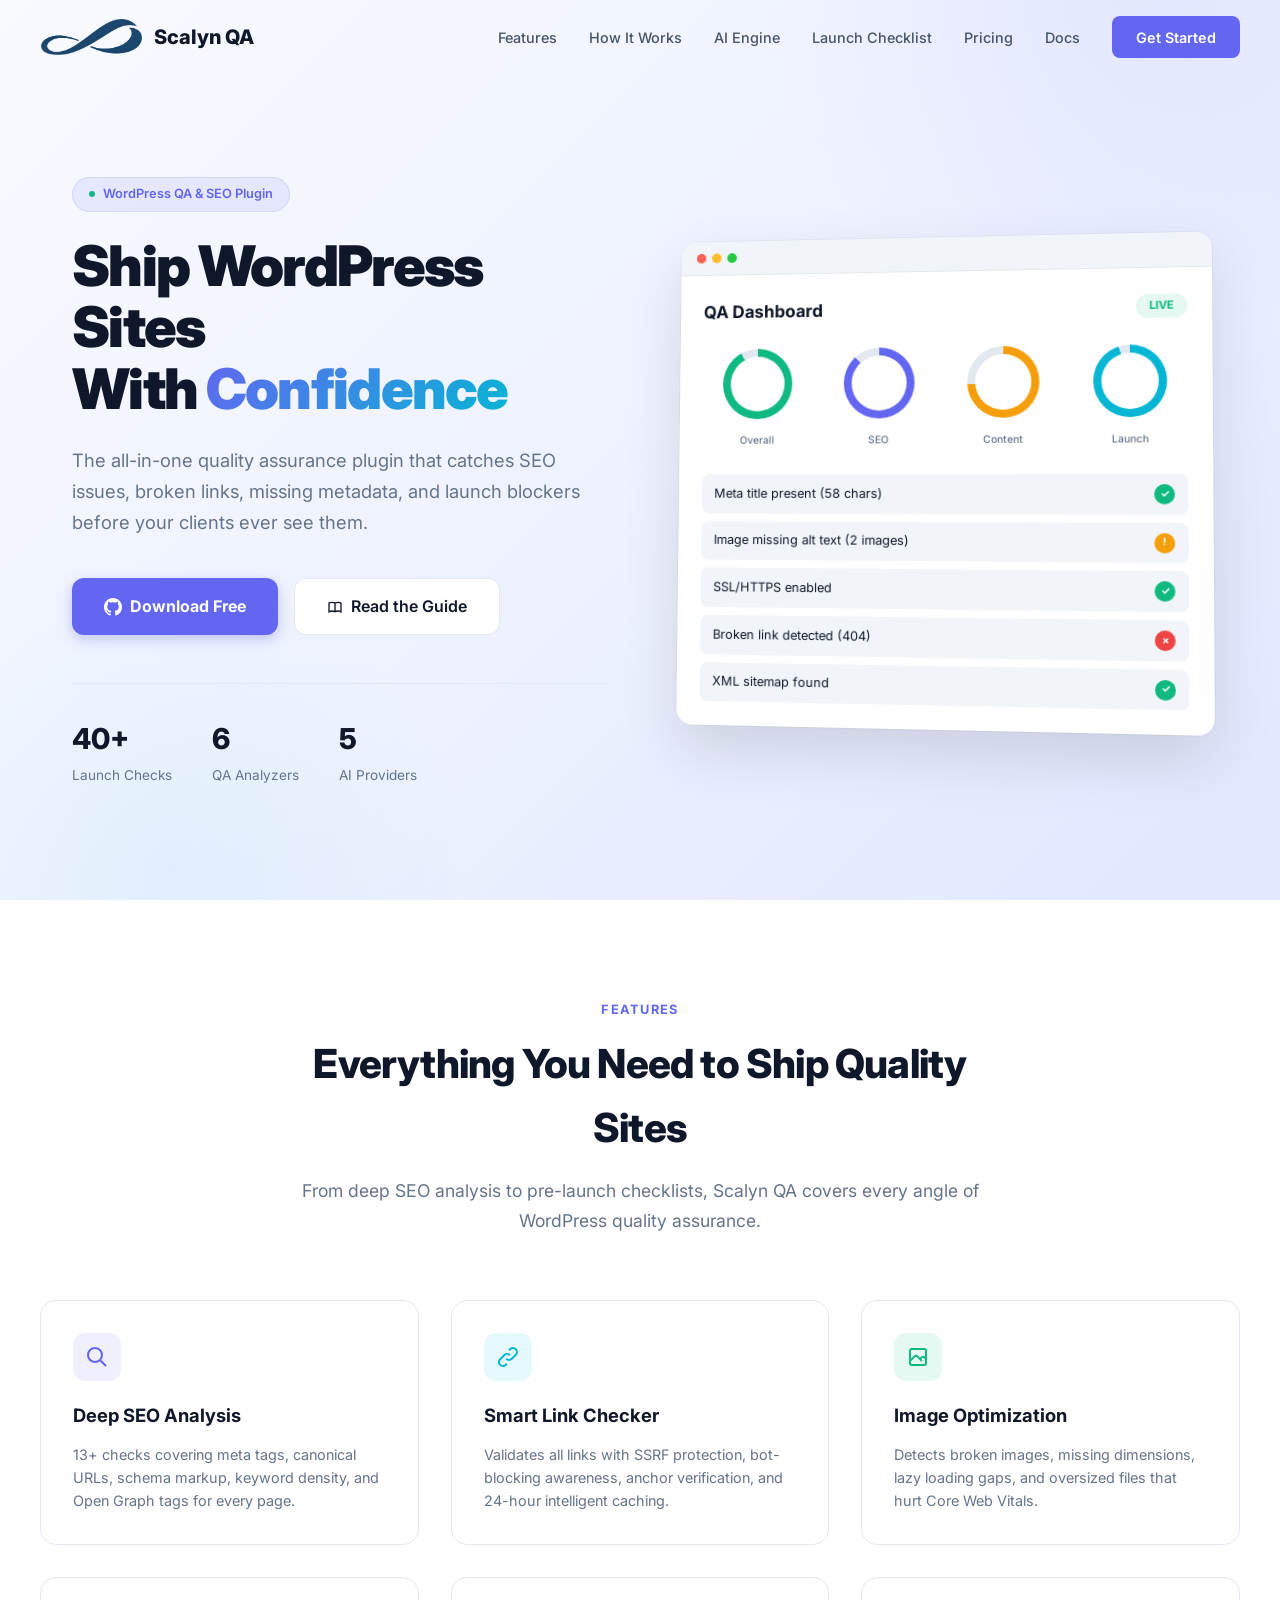
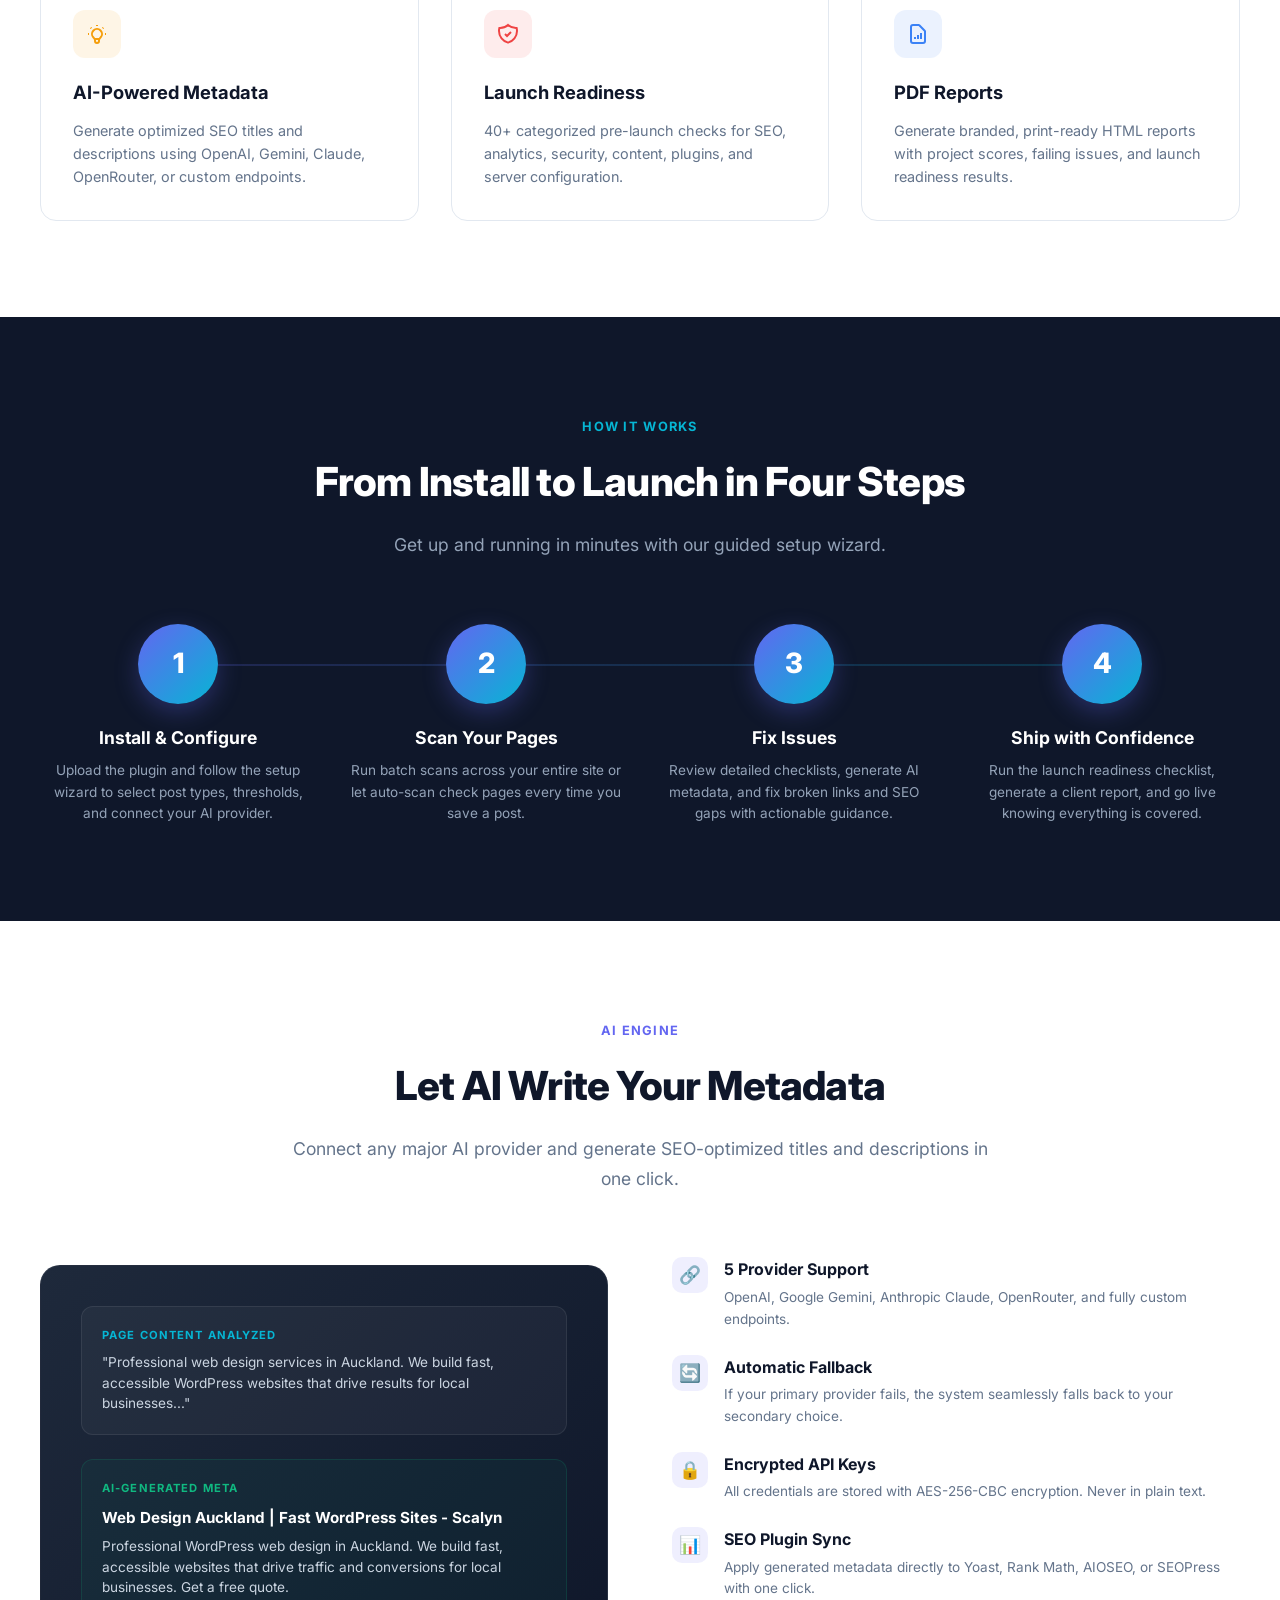
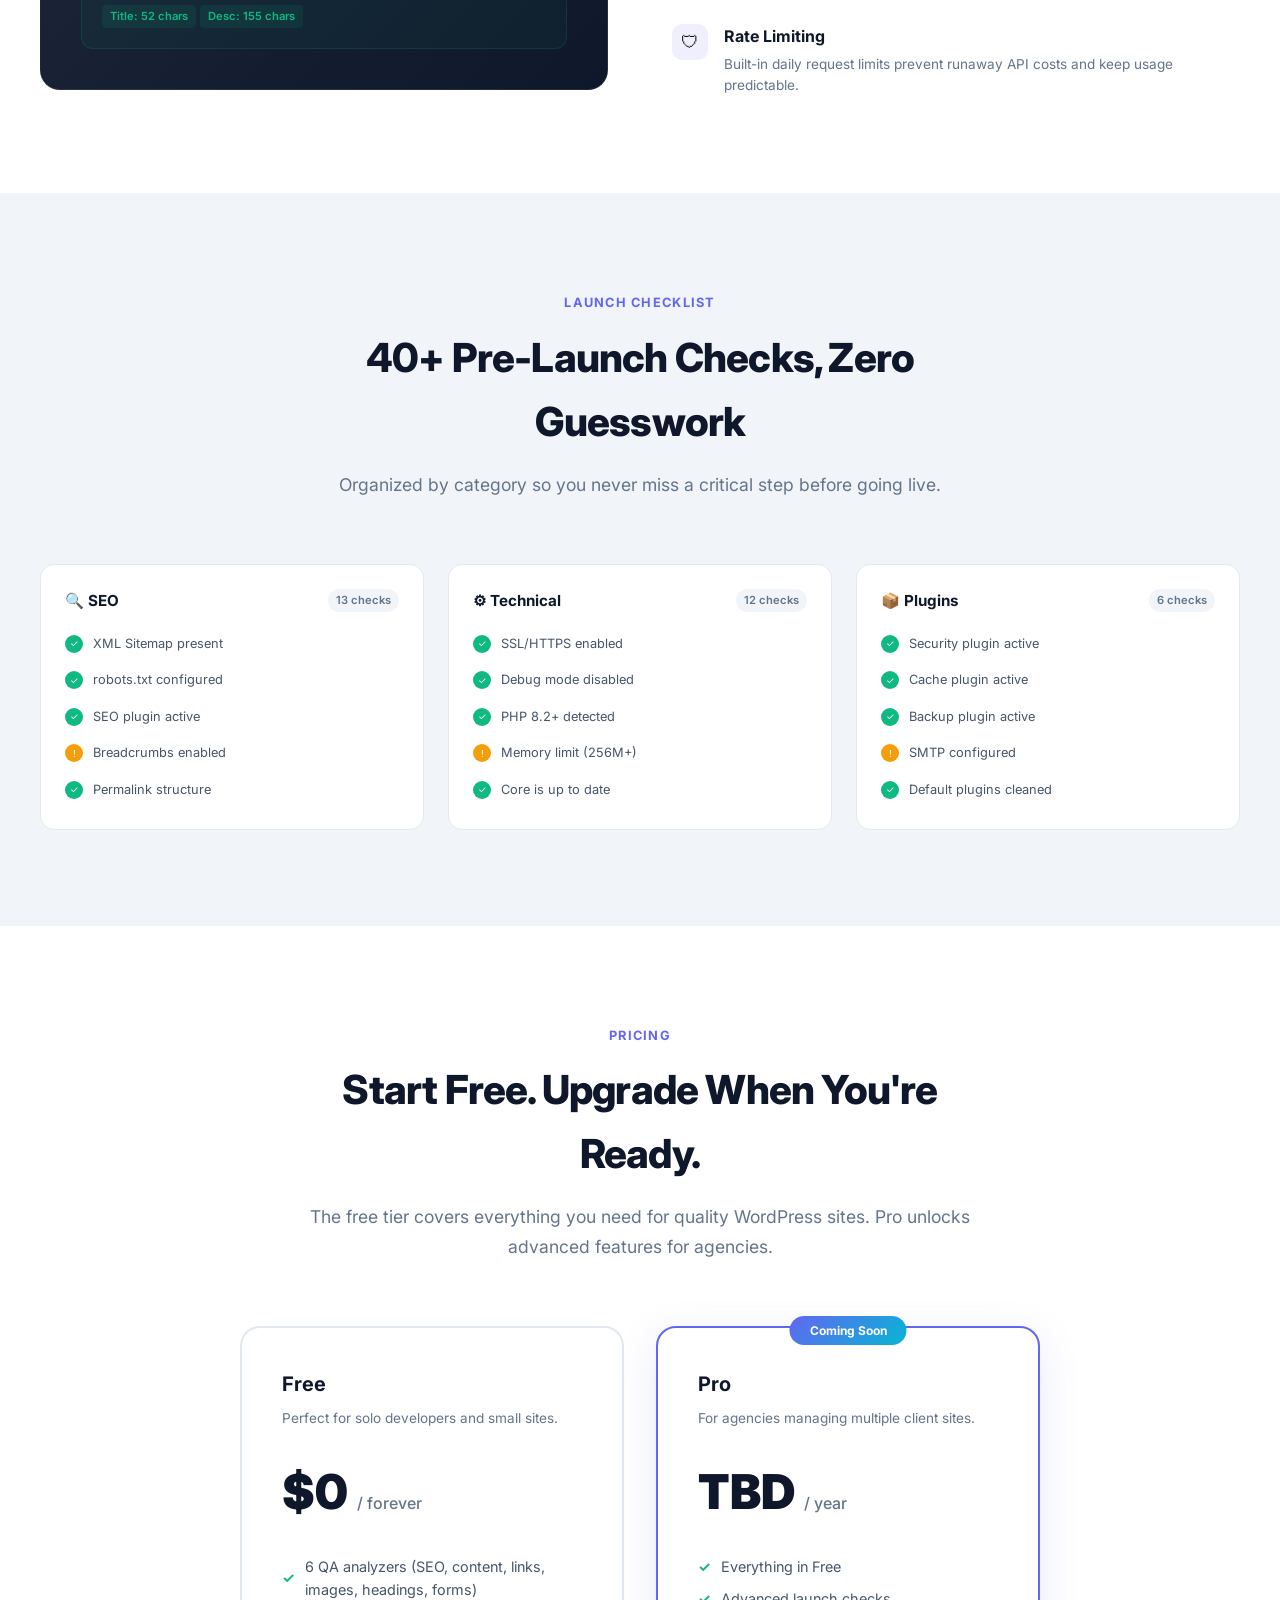
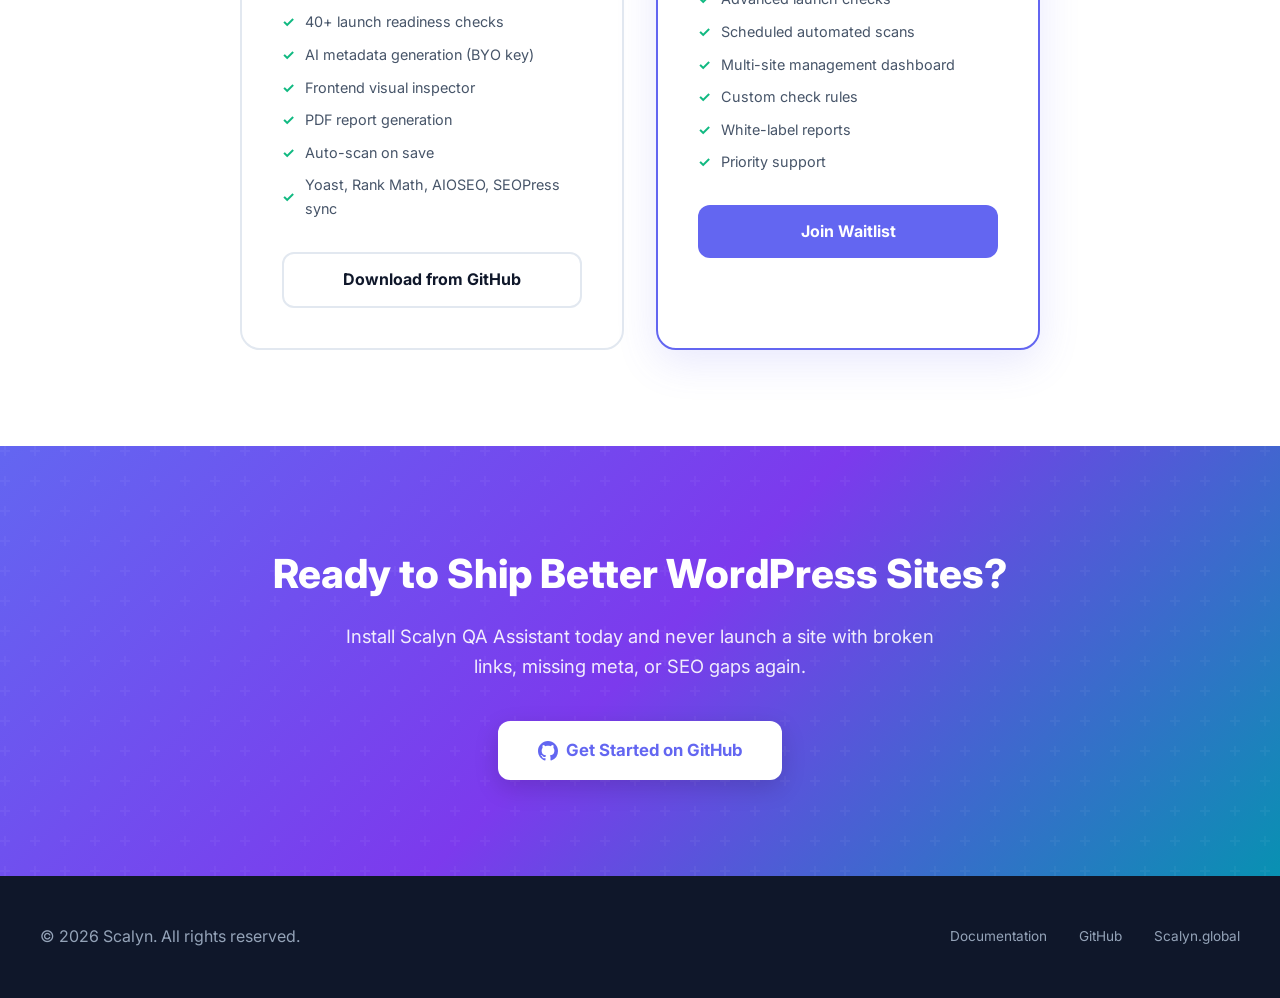
==== docs/index.html @ c80b8c43 "docs: Add GitHub Pages site for landing page and how-to guide Co-Authored-By: Claude Opus 4.6 (1M co" ====
<!DOCTYPE html>
<html lang="en">
<head>
    <meta charset="UTF-8">
    <meta name="viewport" content="width=device-width, initial-scale=1.0">
    <title>Scalyn QA Assistant - WordPress Quality Assurance & Launch Readiness Plugin</title>
    <link rel="icon" type="image/png" href="assets/images/scalyn-icon.png">
    <link href="https://fonts.googleapis.com/css2?family=Inter:wght@300;400;500;600;700;800;900&display=swap" rel="stylesheet">
    <style>
        :root {
            --primary: #6366f1;
            --primary-dark: #4f46e5;
            --primary-light: #818cf8;
            --accent: #06b6d4;
            --accent-dark: #0891b2;
            --success: #10b981;
            --warning: #f59e0b;
            --danger: #ef4444;
            --dark: #0f172a;
            --dark-light: #1e293b;
            --gray-100: #f1f5f9;
            --gray-200: #e2e8f0;
            --gray-300: #cbd5e1;
            --gray-400: #94a3b8;
            --gray-500: #64748b;
            --gray-600: #475569;
            --gray-700: #334155;
            --white: #ffffff;
        }

        * { margin: 0; padding: 0; box-sizing: border-box; }

        body {
            font-family: 'Inter', -apple-system, BlinkMacSystemFont, sans-serif;
            color: var(--dark);
            line-height: 1.6;
            overflow-x: hidden;
            background: var(--white);
        }

        /* ── Navigation ── */
        .nav {
            position: fixed;
            top: 0;
            left: 0;
            right: 0;
            z-index: 1000;
            padding: 1rem 2rem;
            transition: all 0.3s ease;
            background: transparent;
        }
        .nav.scrolled {
            background: rgba(255,255,255,0.95);
            backdrop-filter: blur(20px);
            box-shadow: 0 1px 3px rgba(0,0,0,0.08);
        }
        .nav-inner {
            max-width: 1200px;
            margin: 0 auto;
            display: flex;
            align-items: center;
            justify-content: space-between;
        }
        .nav-logo {
            display: flex;
            align-items: center;
            gap: 0.75rem;
            text-decoration: none;
            font-weight: 800;
            font-size: 1.25rem;
            color: var(--dark);
        }
        .nav-logo img { height: 36px; }
        .nav-links { display: flex; gap: 2rem; align-items: center; }
        .nav-links a {
            text-decoration: none;
            color: var(--gray-600);
            font-weight: 500;
            font-size: 0.9rem;
            transition: color 0.2s;
        }
        .nav-links a:hover { color: var(--primary); }
        .nav-cta {
            background: var(--primary) !important;
            color: var(--white) !important;
            padding: 0.6rem 1.5rem;
            border-radius: 8px;
            font-weight: 600 !important;
            transition: all 0.2s !important;
        }
        .nav-cta:hover { background: var(--primary-dark) !important; transform: translateY(-1px); }

        /* ── Hero ── */
        .hero {
            min-height: 100vh;
            display: flex;
            align-items: center;
            position: relative;
            overflow: hidden;
            background: linear-gradient(135deg, #f8faff 0%, #eef2ff 50%, #e0e7ff 100%);
        }
        .hero::before {
            content: '';
            position: absolute;
            top: -50%;
            right: -20%;
            width: 800px;
            height: 800px;
            background: radial-gradient(circle, rgba(99,102,241,0.08) 0%, transparent 70%);
            border-radius: 50%;
        }
        .hero::after {
            content: '';
            position: absolute;
            bottom: -30%;
            left: -10%;
            width: 600px;
            height: 600px;
            background: radial-gradient(circle, rgba(6,182,212,0.06) 0%, transparent 70%);
            border-radius: 50%;
        }
        .hero-inner {
            max-width: 1200px;
            margin: 0 auto;
            padding: 8rem 2rem 4rem;
            display: grid;
            grid-template-columns: 1fr 1fr;
            gap: 4rem;
            align-items: center;
            position: relative;
            z-index: 1;
        }
        .hero-badge {
            display: inline-flex;
            align-items: center;
            gap: 0.5rem;
            background: rgba(99,102,241,0.1);
            color: var(--primary);
            padding: 0.4rem 1rem;
            border-radius: 100px;
            font-size: 0.8rem;
            font-weight: 600;
            margin-bottom: 1.5rem;
            border: 1px solid rgba(99,102,241,0.15);
        }
        .hero-badge .dot {
            width: 6px;
            height: 6px;
            background: var(--success);
            border-radius: 50%;
            animation: pulse-dot 2s infinite;
        }
        @keyframes pulse-dot {
            0%, 100% { opacity: 1; }
            50% { opacity: 0.4; }
        }
        .hero h1 {
            font-size: 3.5rem;
            font-weight: 900;
            line-height: 1.1;
            letter-spacing: -0.03em;
            margin-bottom: 1.5rem;
        }
        .hero h1 .gradient {
            background: linear-gradient(135deg, var(--primary), var(--accent));
            -webkit-background-clip: text;
            -webkit-text-fill-color: transparent;
            background-clip: text;
        }
        .hero-text {
            font-size: 1.15rem;
            color: var(--gray-500);
            margin-bottom: 2.5rem;
            max-width: 520px;
            line-height: 1.7;
        }
        .hero-actions { display: flex; gap: 1rem; flex-wrap: wrap; }
        .btn-primary {
            display: inline-flex;
            align-items: center;
            gap: 0.5rem;
            background: var(--primary);
            color: var(--white);
            padding: 0.9rem 2rem;
            border-radius: 12px;
            text-decoration: none;
            font-weight: 700;
            font-size: 1rem;
            transition: all 0.3s;
            box-shadow: 0 4px 14px rgba(99,102,241,0.35);
        }
        .btn-primary:hover { background: var(--primary-dark); transform: translateY(-2px); box-shadow: 0 8px 25px rgba(99,102,241,0.4); }
        .btn-secondary {
            display: inline-flex;
            align-items: center;
            gap: 0.5rem;
            background: var(--white);
            color: var(--dark);
            padding: 0.9rem 2rem;
            border-radius: 12px;
            text-decoration: none;
            font-weight: 600;
            font-size: 1rem;
            transition: all 0.3s;
            border: 1.5px solid var(--gray-200);
        }
        .btn-secondary:hover { border-color: var(--primary-light); color: var(--primary); transform: translateY(-2px); }
        .hero-stats {
            display: flex;
            gap: 2.5rem;
            margin-top: 3rem;
            padding-top: 2rem;
            border-top: 1px solid var(--gray-200);
        }
        .hero-stat strong {
            display: block;
            font-size: 1.8rem;
            font-weight: 800;
            color: var(--dark);
        }
        .hero-stat span { color: var(--gray-500); font-size: 0.85rem; }

        /* Hero Visual */
        .hero-visual {
            position: relative;
            display: flex;
            justify-content: center;
        }
        .dashboard-mockup {
            width: 100%;
            max-width: 560px;
            background: var(--white);
            border-radius: 16px;
            box-shadow: 0 25px 60px rgba(0,0,0,0.12), 0 0 0 1px rgba(0,0,0,0.04);
            overflow: hidden;
            transform: perspective(1000px) rotateY(-5deg) rotateX(2deg);
            transition: transform 0.5s ease;
        }
        .dashboard-mockup:hover { transform: perspective(1000px) rotateY(0) rotateX(0); }
        .mockup-bar {
            display: flex;
            align-items: center;
            gap: 6px;
            padding: 12px 16px;
            background: var(--gray-100);
            border-bottom: 1px solid var(--gray-200);
        }
        .mockup-dot { width: 10px; height: 10px; border-radius: 50%; }
        .mockup-dot.red { background: #ff5f57; }
        .mockup-dot.yellow { background: #ffbd2e; }
        .mockup-dot.green { background: #28c840; }
        .mockup-content { padding: 1.5rem; }
        .mockup-header {
            display: flex;
            justify-content: space-between;
            align-items: center;
            margin-bottom: 1.5rem;
        }
        .mockup-title { font-weight: 700; font-size: 1.1rem; }
        .mockup-badge-live {
            background: rgba(16,185,129,0.1);
            color: var(--success);
            padding: 0.2rem 0.8rem;
            border-radius: 100px;
            font-size: 0.7rem;
            font-weight: 700;
        }
        .score-circles {
            display: grid;
            grid-template-columns: repeat(4, 1fr);
            gap: 0.75rem;
            margin-bottom: 1.5rem;
        }
        .score-circle {
            text-align: center;
        }
        .circle-wrap {
            width: 72px;
            height: 72px;
            border-radius: 50%;
            display: flex;
            align-items: center;
            justify-content: center;
            margin: 0 auto 0.4rem;
            font-weight: 800;
            font-size: 1.25rem;
            color: var(--white);
            position: relative;
        }
        .circle-wrap.green { background: conic-gradient(var(--success) 0% 92%, var(--gray-200) 92% 100%); }
        .circle-wrap.yellow { background: conic-gradient(var(--warning) 0% 74%, var(--gray-200) 74% 100%); }
        .circle-wrap.blue { background: conic-gradient(var(--primary) 0% 88%, var(--gray-200) 88% 100%); }
        .circle-wrap.cyan { background: conic-gradient(var(--accent) 0% 95%, var(--gray-200) 95% 100%); }
        .circle-wrap::after {
            content: attr(data-score);
            position: absolute;
            width: 56px;
            height: 56px;
            background: var(--white);
            border-radius: 50%;
            display: flex;
            align-items: center;
            justify-content: center;
        }
        .score-label { font-size: 0.65rem; color: var(--gray-500); font-weight: 500; }
        .mockup-checks { display: flex; flex-direction: column; gap: 0.5rem; }
        .check-row {
            display: flex;
            align-items: center;
            justify-content: space-between;
            padding: 0.6rem 0.8rem;
            background: var(--gray-100);
            border-radius: 8px;
            font-size: 0.8rem;
        }
        .check-row .status {
            width: 20px;
            height: 20px;
            border-radius: 50%;
            display: flex;
            align-items: center;
            justify-content: center;
            font-size: 0.65rem;
            color: var(--white);
            font-weight: 700;
        }
        .status.pass { background: var(--success); }
        .status.warn { background: var(--warning); }
        .status.fail { background: var(--danger); }

        /* ── Features Grid ── */
        .section {
            padding: 6rem 2rem;
        }
        .section-dark {
            background: var(--dark);
            color: var(--white);
        }
        .section-alt {
            background: var(--gray-100);
        }
        .container {
            max-width: 1200px;
            margin: 0 auto;
        }
        .section-header {
            text-align: center;
            max-width: 700px;
            margin: 0 auto 4rem;
        }
        .section-label {
            display: inline-block;
            color: var(--primary);
            font-weight: 700;
            font-size: 0.8rem;
            text-transform: uppercase;
            letter-spacing: 0.1em;
            margin-bottom: 0.75rem;
        }
        .section-dark .section-label { color: var(--accent); }
        .section-header h2 {
            font-size: 2.5rem;
            font-weight: 800;
            letter-spacing: -0.02em;
            margin-bottom: 1rem;
        }
        .section-header p {
            font-size: 1.1rem;
            color: var(--gray-500);
            line-height: 1.7;
        }
        .section-dark .section-header p { color: var(--gray-400); }

        .features-grid {
            display: grid;
            grid-template-columns: repeat(3, 1fr);
            gap: 2rem;
        }
        .feature-card {
            background: var(--white);
            border-radius: 16px;
            padding: 2rem;
            border: 1px solid var(--gray-200);
            transition: all 0.3s;
            position: relative;
            overflow: hidden;
        }
        .feature-card::before {
            content: '';
            position: absolute;
            top: 0;
            left: 0;
            right: 0;
            height: 3px;
            background: linear-gradient(90deg, var(--primary), var(--accent));
            opacity: 0;
            transition: opacity 0.3s;
        }
        .feature-card:hover {
            transform: translateY(-4px);
            box-shadow: 0 12px 40px rgba(0,0,0,0.08);
            border-color: transparent;
        }
        .feature-card:hover::before { opacity: 1; }
        .feature-icon {
            width: 48px;
            height: 48px;
            border-radius: 12px;
            display: flex;
            align-items: center;
            justify-content: center;
            font-size: 1.4rem;
            margin-bottom: 1.25rem;
        }
        .icon-purple { background: rgba(99,102,241,0.1); color: var(--primary); }
        .icon-cyan { background: rgba(6,182,212,0.1); color: var(--accent); }
        .icon-green { background: rgba(16,185,129,0.1); color: var(--success); }
        .icon-amber { background: rgba(245,158,11,0.1); color: var(--warning); }
        .icon-red { background: rgba(239,68,68,0.1); color: var(--danger); }
        .icon-blue { background: rgba(59,130,246,0.1); color: #3b82f6; }
        .feature-card h3 {
            font-size: 1.15rem;
            font-weight: 700;
            margin-bottom: 0.75rem;
        }
        .feature-card p {
            color: var(--gray-500);
            font-size: 0.9rem;
            line-height: 1.6;
        }

        /* ── How It Works ── */
        .steps {
            display: grid;
            grid-template-columns: repeat(4, 1fr);
            gap: 2rem;
            position: relative;
        }
        .steps::before {
            content: '';
            position: absolute;
            top: 40px;
            left: 12.5%;
            right: 12.5%;
            height: 2px;
            background: linear-gradient(90deg, var(--primary), var(--accent));
            opacity: 0.2;
        }
        .step {
            text-align: center;
            position: relative;
        }
        .step-num {
            width: 80px;
            height: 80px;
            border-radius: 50%;
            background: linear-gradient(135deg, var(--primary), var(--accent));
            color: var(--white);
            display: flex;
            align-items: center;
            justify-content: center;
            font-size: 1.75rem;
            font-weight: 800;
            margin: 0 auto 1.25rem;
            box-shadow: 0 8px 25px rgba(99,102,241,0.3);
        }
        .step h3 {
            font-size: 1.1rem;
            font-weight: 700;
            margin-bottom: 0.5rem;
            color: var(--white);
        }
        .step p {
            font-size: 0.85rem;
            color: var(--gray-400);
            line-height: 1.6;
        }

        /* ── AI Section ── */
        .ai-showcase {
            display: grid;
            grid-template-columns: 1fr 1fr;
            gap: 4rem;
            align-items: center;
        }
        .ai-visual {
            background: linear-gradient(135deg, var(--dark-light), var(--dark));
            border-radius: 20px;
            padding: 2.5rem;
            border: 1px solid rgba(255,255,255,0.06);
        }
        .ai-prompt {
            background: rgba(255,255,255,0.04);
            border: 1px solid rgba(255,255,255,0.08);
            border-radius: 12px;
            padding: 1.25rem;
            margin-bottom: 1.5rem;
        }
        .ai-prompt-label {
            font-size: 0.7rem;
            text-transform: uppercase;
            letter-spacing: 0.1em;
            color: var(--accent);
            font-weight: 700;
            margin-bottom: 0.5rem;
        }
        .ai-prompt p {
            color: var(--gray-300);
            font-size: 0.85rem;
            line-height: 1.5;
        }
        .ai-output {
            background: rgba(16,185,129,0.05);
            border: 1px solid rgba(16,185,129,0.15);
            border-radius: 12px;
            padding: 1.25rem;
        }
        .ai-output-label {
            font-size: 0.7rem;
            text-transform: uppercase;
            letter-spacing: 0.1em;
            color: var(--success);
            font-weight: 700;
            margin-bottom: 0.5rem;
        }
        .ai-output .meta-title {
            font-weight: 700;
            color: var(--white);
            font-size: 0.95rem;
            margin-bottom: 0.4rem;
        }
        .ai-output .meta-desc {
            color: var(--gray-300);
            font-size: 0.85rem;
            line-height: 1.5;
        }
        .ai-output .char-count {
            display: inline-block;
            margin-top: 0.5rem;
            background: rgba(16,185,129,0.1);
            color: var(--success);
            font-size: 0.7rem;
            font-weight: 600;
            padding: 0.15rem 0.5rem;
            border-radius: 4px;
        }
        .ai-features-list {
            display: flex;
            flex-direction: column;
            gap: 1.5rem;
        }
        .ai-feature-item {
            display: flex;
            gap: 1rem;
            align-items: flex-start;
        }
        .ai-feature-dot {
            width: 36px;
            height: 36px;
            border-radius: 10px;
            background: rgba(99,102,241,0.1);
            display: flex;
            align-items: center;
            justify-content: center;
            flex-shrink: 0;
            font-size: 1.1rem;
        }
        .ai-feature-item h4 {
            font-size: 1rem;
            font-weight: 700;
            margin-bottom: 0.25rem;
        }
        .ai-feature-item p {
            color: var(--gray-500);
            font-size: 0.85rem;
        }

        /* ── Checklist Preview ── */
        .checklist-preview {
            display: grid;
            grid-template-columns: repeat(3, 1fr);
            gap: 1.5rem;
        }
        .checklist-category {
            background: var(--white);
            border-radius: 14px;
            padding: 1.5rem;
            border: 1px solid var(--gray-200);
            transition: all 0.3s;
        }
        .checklist-category:hover {
            transform: translateY(-2px);
            box-shadow: 0 8px 30px rgba(0,0,0,0.06);
        }
        .checklist-cat-header {
            display: flex;
            align-items: center;
            justify-content: space-between;
            margin-bottom: 1rem;
        }
        .checklist-cat-header h4 {
            font-size: 0.95rem;
            font-weight: 700;
            display: flex;
            align-items: center;
            gap: 0.5rem;
        }
        .cat-count {
            font-size: 0.7rem;
            background: var(--gray-100);
            padding: 0.15rem 0.5rem;
            border-radius: 100px;
            color: var(--gray-500);
            font-weight: 600;
        }
        .check-items { display: flex; flex-direction: column; gap: 0.4rem; }
        .check-item {
            display: flex;
            align-items: center;
            gap: 0.6rem;
            font-size: 0.8rem;
            color: var(--gray-600);
            padding: 0.3rem 0;
        }
        .check-icon {
            width: 18px;
            height: 18px;
            border-radius: 50%;
            display: flex;
            align-items: center;
            justify-content: center;
            font-size: 0.6rem;
            color: var(--white);
            flex-shrink: 0;
        }
        .check-icon.pass { background: var(--success); }
        .check-icon.warn { background: var(--warning); }

        /* ── Pricing ── */
        .pricing-grid {
            display: grid;
            grid-template-columns: repeat(2, 1fr);
            gap: 2rem;
            max-width: 800px;
            margin: 0 auto;
        }
        .price-card {
            background: var(--white);
            border-radius: 20px;
            padding: 2.5rem;
            border: 2px solid var(--gray-200);
            position: relative;
            transition: all 0.3s;
        }
        .price-card.featured {
            border-color: var(--primary);
            box-shadow: 0 12px 40px rgba(99,102,241,0.15);
        }
        .price-card.featured .price-badge {
            position: absolute;
            top: -12px;
            left: 50%;
            transform: translateX(-50%);
            background: linear-gradient(135deg, var(--primary), var(--accent));
            color: var(--white);
            padding: 0.3rem 1.25rem;
            border-radius: 100px;
            font-size: 0.75rem;
            font-weight: 700;
        }
        .price-name {
            font-size: 1.25rem;
            font-weight: 700;
            margin-bottom: 0.5rem;
        }
        .price-desc {
            font-size: 0.85rem;
            color: var(--gray-500);
            margin-bottom: 1.5rem;
        }
        .price-amount {
            font-size: 3rem;
            font-weight: 900;
            margin-bottom: 1.5rem;
        }
        .price-amount span { font-size: 1rem; font-weight: 500; color: var(--gray-500); }
        .price-features {
            list-style: none;
            display: flex;
            flex-direction: column;
            gap: 0.6rem;
            margin-bottom: 2rem;
        }
        .price-features li {
            display: flex;
            align-items: center;
            gap: 0.6rem;
            font-size: 0.9rem;
            color: var(--gray-600);
        }
        .price-features li::before {
            content: '\2713';
            color: var(--success);
            font-weight: 700;
        }
        .price-btn {
            display: block;
            text-align: center;
            padding: 0.85rem;
            border-radius: 12px;
            text-decoration: none;
            font-weight: 700;
            transition: all 0.3s;
        }
        .price-btn-outline {
            border: 2px solid var(--gray-200);
            color: var(--dark);
        }
        .price-btn-outline:hover { border-color: var(--primary); color: var(--primary); }
        .price-btn-fill {
            background: var(--primary);
            color: var(--white);
        }
        .price-btn-fill:hover { background: var(--primary-dark); }

        /* ── CTA ── */
        .cta {
            text-align: center;
            padding: 6rem 2rem;
            background: linear-gradient(135deg, var(--primary) 0%, #7c3aed 50%, var(--accent-dark) 100%);
            color: var(--white);
            position: relative;
            overflow: hidden;
        }
        .cta::before {
            content: '';
            position: absolute;
            top: 0;
            left: 0;
            right: 0;
            bottom: 0;
            background: url("data:image/svg+xml,%3Csvg width='60' height='60' viewBox='0 0 60 60' xmlns='http://www.w3.org/2000/svg'%3E%3Cg fill='none' fill-rule='evenodd'%3E%3Cg fill='%23ffffff' fill-opacity='0.04'%3E%3Cpath d='M36 34v-4h-2v4h-4v2h4v4h2v-4h4v-2h-4zm0-30V0h-2v4h-4v2h4v4h2V6h4V4h-4zM6 34v-4H4v4H0v2h4v4h2v-4h4v-2H6zM6 4V0H4v4H0v2h4v4h2V6h4V4H6z'/%3E%3C/g%3E%3C/g%3E%3C/svg%3E");
        }
        .cta h2 {
            font-size: 2.5rem;
            font-weight: 800;
            margin-bottom: 1rem;
            position: relative;
        }
        .cta p {
            font-size: 1.15rem;
            opacity: 0.9;
            margin-bottom: 2.5rem;
            max-width: 600px;
            margin-left: auto;
            margin-right: auto;
            position: relative;
        }
        .cta .btn-white {
            display: inline-flex;
            align-items: center;
            gap: 0.5rem;
            background: var(--white);
            color: var(--primary);
            padding: 1rem 2.5rem;
            border-radius: 12px;
            text-decoration: none;
            font-weight: 700;
            font-size: 1.05rem;
            transition: all 0.3s;
            box-shadow: 0 8px 25px rgba(0,0,0,0.15);
            position: relative;
        }
        .cta .btn-white:hover { transform: translateY(-2px); box-shadow: 0 12px 35px rgba(0,0,0,0.2); }

        /* ── Footer ── */
        .footer {
            background: var(--dark);
            color: var(--gray-400);
            padding: 3rem 2rem;
        }
        .footer-inner {
            max-width: 1200px;
            margin: 0 auto;
            display: flex;
            justify-content: space-between;
            align-items: center;
        }
        .footer-links { display: flex; gap: 2rem; }
        .footer-links a {
            color: var(--gray-400);
            text-decoration: none;
            font-size: 0.85rem;
            transition: color 0.2s;
        }
        .footer-links a:hover { color: var(--white); }

        /* ── Responsive ── */
        @media (max-width: 1024px) {
            .hero-inner { grid-template-columns: 1fr; text-align: center; }
            .hero-text { margin-left: auto; margin-right: auto; }
            .hero-actions { justify-content: center; }
            .hero-stats { justify-content: center; }
            .hero-visual { margin-top: 2rem; }
            .dashboard-mockup { transform: none; max-width: 480px; margin: 0 auto; }
            .features-grid { grid-template-columns: repeat(2, 1fr); }
            .ai-showcase { grid-template-columns: 1fr; }
            .steps { grid-template-columns: repeat(2, 1fr); }
            .steps::before { display: none; }
            .checklist-preview { grid-template-columns: 1fr; }
        }
        @media (max-width: 640px) {
            .hero h1 { font-size: 2.25rem; }
            .section-header h2 { font-size: 1.75rem; }
            .features-grid { grid-template-columns: 1fr; }
            .pricing-grid { grid-template-columns: 1fr; }
            .steps { grid-template-columns: 1fr; }
            .nav-links { display: none; }
            .hero-stats { flex-direction: column; gap: 1rem; align-items: center; }
            .score-circles { grid-template-columns: repeat(2, 1fr); }
        }

        /* ── Animations ── */
        .fade-up {
            opacity: 0;
            transform: translateY(30px);
            transition: all 0.6s cubic-bezier(0.16, 1, 0.3, 1);
        }
        .fade-up.visible {
            opacity: 1;
            transform: translateY(0);
        }
    </style>
</head>
<body>

<!-- Navigation -->
<nav class="nav" id="nav">
    <div class="nav-inner">
        <a href="#" class="nav-logo">
            <img src="assets/images/scalyn-icon.png" alt="Scalyn">
            Scalyn QA
        </a>
        <div class="nav-links">
            <a href="#features">Features</a>
            <a href="#how-it-works">How It Works</a>
            <a href="#ai">AI Engine</a>
            <a href="#launch">Launch Checklist</a>
            <a href="#pricing">Pricing</a>
            <a href="how-to-guide.html">Docs</a>
            <a href="https://github.com/toxickim24/scalyn-qa-assistant" class="nav-cta">Get Started</a>
        </div>
    </div>
</nav>

<!-- Hero -->
<section class="hero">
    <div class="hero-inner">
        <div class="hero-content">
            <div class="hero-badge"><span class="dot"></span> WordPress QA & SEO Plugin</div>
            <h1>Ship WordPress Sites<br>With <span class="gradient">Confidence</span></h1>
            <p class="hero-text">
                The all-in-one quality assurance plugin that catches SEO issues, broken links,
                missing metadata, and launch blockers before your clients ever see them.
            </p>
            <div class="hero-actions">
                <a href="https://github.com/toxickim24/scalyn-qa-assistant" class="btn-primary">
                    <svg width="18" height="18" fill="currentColor" viewBox="0 0 16 16"><path d="M8 0C3.58 0 0 3.58 0 8c0 3.54 2.29 6.53 5.47 7.59.4.07.55-.17.55-.38 0-.19-.01-.82-.01-1.49-2.01.37-2.53-.49-2.69-.94-.09-.23-.48-.94-.82-1.13-.28-.15-.68-.52-.01-.53.63-.01 1.08.58 1.23.82.72 1.21 1.87.87 2.33.66.07-.52.28-.87.51-1.07-1.78-.2-3.64-.89-3.64-3.95 0-.87.31-1.59.82-2.15-.08-.2-.36-1.02.08-2.12 0 0 .67-.21 2.2.82.64-.18 1.32-.27 2-.27.68 0 1.36.09 2 .27 1.53-1.04 2.2-.82 2.2-.82.44 1.1.16 1.92.08 2.12.51.56.82 1.27.82 2.15 0 3.07-1.87 3.75-3.65 3.95.29.25.54.73.54 1.48 0 1.07-.01 1.93-.01 2.2 0 .21.15.46.55.38A8.013 8.013 0 0016 8c0-4.42-3.58-8-8-8z"/></svg>
                    Download Free
                </a>
                <a href="how-to-guide.html" class="btn-secondary">
                    <svg width="16" height="16" fill="none" stroke="currentColor" stroke-width="2" viewBox="0 0 24 24"><path d="M12 6.253v13m0-13C10.832 5.477 9.246 5 7.5 5S4.168 5.477 3 6.253v13C4.168 18.477 5.754 18 7.5 18s3.332.477 4.5 1.253m0-13C13.168 5.477 14.754 5 16.5 5c1.747 0 3.332.477 4.5 1.253v13C19.832 18.477 18.247 18 16.5 18c-1.746 0-3.332.477-4.5 1.253"/></svg>
                    Read the Guide
                </a>
            </div>
            <div class="hero-stats">
                <div class="hero-stat">
                    <strong>40+</strong>
                    <span>Launch Checks</span>
                </div>
                <div class="hero-stat">
                    <strong>6</strong>
                    <span>QA Analyzers</span>
                </div>
                <div class="hero-stat">
                    <strong>5</strong>
                    <span>AI Providers</span>
                </div>
            </div>
        </div>

        <!-- Dashboard Mockup -->
        <div class="hero-visual">
            <div class="dashboard-mockup">
                <div class="mockup-bar">
                    <div class="mockup-dot red"></div>
                    <div class="mockup-dot yellow"></div>
                    <div class="mockup-dot green"></div>
                </div>
                <div class="mockup-content">
                    <div class="mockup-header">
                        <span class="mockup-title">QA Dashboard</span>
                        <span class="mockup-badge-live">LIVE</span>
                    </div>
                    <div class="score-circles">
                        <div class="score-circle">
                            <div class="circle-wrap green" data-score="92"></div>
                            <span class="score-label">Overall</span>
                        </div>
                        <div class="score-circle">
                            <div class="circle-wrap blue" data-score="88"></div>
                            <span class="score-label">SEO</span>
                        </div>
                        <div class="score-circle">
                            <div class="circle-wrap yellow" data-score="74"></div>
                            <span class="score-label">Content</span>
                        </div>
                        <div class="score-circle">
                            <div class="circle-wrap cyan" data-score="95"></div>
                            <span class="score-label">Launch</span>
                        </div>
                    </div>
                    <div class="mockup-checks">
                        <div class="check-row">
                            <span>Meta title present (58 chars)</span>
                            <span class="status pass">&check;</span>
                        </div>
                        <div class="check-row">
                            <span>Image missing alt text (2 images)</span>
                            <span class="status warn">!</span>
                        </div>
                        <div class="check-row">
                            <span>SSL/HTTPS enabled</span>
                            <span class="status pass">&check;</span>
                        </div>
                        <div class="check-row">
                            <span>Broken link detected (404)</span>
                            <span class="status fail">&times;</span>
                        </div>
                        <div class="check-row">
                            <span>XML sitemap found</span>
                            <span class="status pass">&check;</span>
                        </div>
                    </div>
                </div>
            </div>
        </div>
    </div>
</section>

<!-- Features -->
<section class="section" id="features">
    <div class="container">
        <div class="section-header fade-up">
            <span class="section-label">Features</span>
            <h2>Everything You Need to Ship Quality Sites</h2>
            <p>From deep SEO analysis to pre-launch checklists, Scalyn QA covers every angle of WordPress quality assurance.</p>
        </div>
        <div class="features-grid">
            <div class="feature-card fade-up">
                <div class="feature-icon icon-purple">
                    <svg width="24" height="24" fill="none" stroke="currentColor" stroke-width="2" viewBox="0 0 24 24"><path d="M21 21l-6-6m2-5a7 7 0 11-14 0 7 7 0 0114 0z"/></svg>
                </div>
                <h3>Deep SEO Analysis</h3>
                <p>13+ checks covering meta tags, canonical URLs, schema markup, keyword density, and Open Graph tags for every page.</p>
            </div>
            <div class="feature-card fade-up">
                <div class="feature-icon icon-cyan">
                    <svg width="24" height="24" fill="none" stroke="currentColor" stroke-width="2" viewBox="0 0 24 24"><path d="M13.828 10.172a4 4 0 00-5.656 0l-4 4a4 4 0 105.656 5.656l1.102-1.101m-.758-4.899a4 4 0 005.656 0l4-4a4 4 0 00-5.656-5.656l-1.1 1.1"/></svg>
                </div>
                <h3>Smart Link Checker</h3>
                <p>Validates all links with SSRF protection, bot-blocking awareness, anchor verification, and 24-hour intelligent caching.</p>
            </div>
            <div class="feature-card fade-up">
                <div class="feature-icon icon-green">
                    <svg width="24" height="24" fill="none" stroke="currentColor" stroke-width="2" viewBox="0 0 24 24"><path d="M4 16l4.586-4.586a2 2 0 012.828 0L16 16m-2-2l1.586-1.586a2 2 0 012.828 0L20 14m-6-6h.01M6 20h12a2 2 0 002-2V6a2 2 0 00-2-2H6a2 2 0 00-2 2v12a2 2 0 002 2z"/></svg>
                </div>
                <h3>Image Optimization</h3>
                <p>Detects broken images, missing dimensions, lazy loading gaps, and oversized files that hurt Core Web Vitals.</p>
            </div>
            <div class="feature-card fade-up">
                <div class="feature-icon icon-amber">
                    <svg width="24" height="24" fill="none" stroke="currentColor" stroke-width="2" viewBox="0 0 24 24"><path d="M9.663 17h4.673M12 3v1m6.364 1.636l-.707.707M21 12h-1M4 12H3m3.343-5.657l-.707-.707m2.828 9.9a5 5 0 117.072 0l-.548.547A3.374 3.374 0 0014 18.469V19a2 2 0 11-4 0v-.531c0-.895-.356-1.754-.988-2.386l-.548-.547z"/></svg>
                </div>
                <h3>AI-Powered Metadata</h3>
                <p>Generate optimized SEO titles and descriptions using OpenAI, Gemini, Claude, OpenRouter, or custom endpoints.</p>
            </div>
            <div class="feature-card fade-up">
                <div class="feature-icon icon-red">
                    <svg width="24" height="24" fill="none" stroke="currentColor" stroke-width="2" viewBox="0 0 24 24"><path d="M9 12l2 2 4-4m5.618-4.016A11.955 11.955 0 0112 2.944a11.955 11.955 0 01-8.618 3.04A12.02 12.02 0 003 9c0 5.591 3.824 10.29 9 11.622 5.176-1.332 9-6.03 9-11.622 0-1.042-.133-2.052-.382-3.016z"/></svg>
                </div>
                <h3>Launch Readiness</h3>
                <p>40+ categorized pre-launch checks for SEO, analytics, security, content, plugins, and server configuration.</p>
            </div>
            <div class="feature-card fade-up">
                <div class="feature-icon icon-blue">
                    <svg width="24" height="24" fill="none" stroke="currentColor" stroke-width="2" viewBox="0 0 24 24"><path d="M9 17v-2m3 2v-4m3 4v-6m2 10H7a2 2 0 01-2-2V5a2 2 0 012-2h5.586a1 1 0 01.707.293l5.414 5.414a1 1 0 01.293.707V19a2 2 0 01-2 2z"/></svg>
                </div>
                <h3>PDF Reports</h3>
                <p>Generate branded, print-ready HTML reports with project scores, failing issues, and launch readiness results.</p>
            </div>
        </div>
    </div>
</section>

<!-- How It Works -->
<section class="section section-dark" id="how-it-works">
    <div class="container">
        <div class="section-header fade-up">
            <span class="section-label">How It Works</span>
            <h2>From Install to Launch in Four Steps</h2>
            <p>Get up and running in minutes with our guided setup wizard.</p>
        </div>
        <div class="steps">
            <div class="step fade-up">
                <div class="step-num">1</div>
                <h3>Install & Configure</h3>
                <p>Upload the plugin and follow the setup wizard to select post types, thresholds, and connect your AI provider.</p>
            </div>
            <div class="step fade-up">
                <div class="step-num">2</div>
                <h3>Scan Your Pages</h3>
                <p>Run batch scans across your entire site or let auto-scan check pages every time you save a post.</p>
            </div>
            <div class="step fade-up">
                <div class="step-num">3</div>
                <h3>Fix Issues</h3>
                <p>Review detailed checklists, generate AI metadata, and fix broken links and SEO gaps with actionable guidance.</p>
            </div>
            <div class="step fade-up">
                <div class="step-num">4</div>
                <h3>Ship with Confidence</h3>
                <p>Run the launch readiness checklist, generate a client report, and go live knowing everything is covered.</p>
            </div>
        </div>
    </div>
</section>

<!-- AI Section -->
<section class="section" id="ai">
    <div class="container">
        <div class="section-header fade-up">
            <span class="section-label">AI Engine</span>
            <h2>Let AI Write Your Metadata</h2>
            <p>Connect any major AI provider and generate SEO-optimized titles and descriptions in one click.</p>
        </div>
        <div class="ai-showcase fade-up">
            <div class="ai-visual">
                <div class="ai-prompt">
                    <div class="ai-prompt-label">Page Content Analyzed</div>
                    <p>"Professional web design services in Auckland. We build fast, accessible WordPress websites that drive results for local businesses..."</p>
                </div>
                <div class="ai-output">
                    <div class="ai-output-label">AI-Generated Meta</div>
                    <div class="meta-title">Web Design Auckland | Fast WordPress Sites - Scalyn</div>
                    <div class="meta-desc">Professional WordPress web design in Auckland. We build fast, accessible websites that drive traffic and conversions for local businesses. Get a free quote.</div>
                    <span class="char-count">Title: 52 chars</span>
                    <span class="char-count">Desc: 155 chars</span>
                </div>
            </div>
            <div class="ai-features-list">
                <div class="ai-feature-item">
                    <div class="ai-feature-dot">&#x1F517;</div>
                    <div>
                        <h4>5 Provider Support</h4>
                        <p>OpenAI, Google Gemini, Anthropic Claude, OpenRouter, and fully custom endpoints.</p>
                    </div>
                </div>
                <div class="ai-feature-item">
                    <div class="ai-feature-dot">&#x1F504;</div>
                    <div>
                        <h4>Automatic Fallback</h4>
                        <p>If your primary provider fails, the system seamlessly falls back to your secondary choice.</p>
                    </div>
                </div>
                <div class="ai-feature-item">
                    <div class="ai-feature-dot">&#x1F512;</div>
                    <div>
                        <h4>Encrypted API Keys</h4>
                        <p>All credentials are stored with AES-256-CBC encryption. Never in plain text.</p>
                    </div>
                </div>
                <div class="ai-feature-item">
                    <div class="ai-feature-dot">&#x1F4CA;</div>
                    <div>
                        <h4>SEO Plugin Sync</h4>
                        <p>Apply generated metadata directly to Yoast, Rank Math, AIOSEO, or SEOPress with one click.</p>
                    </div>
                </div>
                <div class="ai-feature-item">
                    <div class="ai-feature-dot">&#x1F6E1;</div>
                    <div>
                        <h4>Rate Limiting</h4>
                        <p>Built-in daily request limits prevent runaway API costs and keep usage predictable.</p>
                    </div>
                </div>
            </div>
        </div>
    </div>
</section>

<!-- Launch Checklist -->
<section class="section section-alt" id="launch">
    <div class="container">
        <div class="section-header fade-up">
            <span class="section-label">Launch Checklist</span>
            <h2>40+ Pre-Launch Checks, Zero Guesswork</h2>
            <p>Organized by category so you never miss a critical step before going live.</p>
        </div>
        <div class="checklist-preview fade-up">
            <div class="checklist-category">
                <div class="checklist-cat-header">
                    <h4>&#x1F50D; SEO</h4>
                    <span class="cat-count">13 checks</span>
                </div>
                <div class="check-items">
                    <div class="check-item"><span class="check-icon pass">&check;</span> XML Sitemap present</div>
                    <div class="check-item"><span class="check-icon pass">&check;</span> robots.txt configured</div>
                    <div class="check-item"><span class="check-icon pass">&check;</span> SEO plugin active</div>
                    <div class="check-item"><span class="check-icon warn">!</span> Breadcrumbs enabled</div>
                    <div class="check-item"><span class="check-icon pass">&check;</span> Permalink structure</div>
                </div>
            </div>
            <div class="checklist-category">
                <div class="checklist-cat-header">
                    <h4>&#x2699; Technical</h4>
                    <span class="cat-count">12 checks</span>
                </div>
                <div class="check-items">
                    <div class="check-item"><span class="check-icon pass">&check;</span> SSL/HTTPS enabled</div>
                    <div class="check-item"><span class="check-icon pass">&check;</span> Debug mode disabled</div>
                    <div class="check-item"><span class="check-icon pass">&check;</span> PHP 8.2+ detected</div>
                    <div class="check-item"><span class="check-icon warn">!</span> Memory limit (256M+)</div>
                    <div class="check-item"><span class="check-icon pass">&check;</span> Core is up to date</div>
                </div>
            </div>
            <div class="checklist-category">
                <div class="checklist-cat-header">
                    <h4>&#x1F4E6; Plugins</h4>
                    <span class="cat-count">6 checks</span>
                </div>
                <div class="check-items">
                    <div class="check-item"><span class="check-icon pass">&check;</span> Security plugin active</div>
                    <div class="check-item"><span class="check-icon pass">&check;</span> Cache plugin active</div>
                    <div class="check-item"><span class="check-icon pass">&check;</span> Backup plugin active</div>
                    <div class="check-item"><span class="check-icon warn">!</span> SMTP configured</div>
                    <div class="check-item"><span class="check-icon pass">&check;</span> Default plugins cleaned</div>
                </div>
            </div>
        </div>
    </div>
</section>

<!-- Pricing -->
<section class="section" id="pricing">
    <div class="container">
        <div class="section-header fade-up">
            <span class="section-label">Pricing</span>
            <h2>Start Free. Upgrade When You're Ready.</h2>
            <p>The free tier covers everything you need for quality WordPress sites. Pro unlocks advanced features for agencies.</p>
        </div>
        <div class="pricing-grid fade-up">
            <div class="price-card">
                <div class="price-name">Free</div>
                <div class="price-desc">Perfect for solo developers and small sites.</div>
                <div class="price-amount">$0 <span>/ forever</span></div>
                <ul class="price-features">
                    <li>6 QA analyzers (SEO, content, links, images, headings, forms)</li>
                    <li>40+ launch readiness checks</li>
                    <li>AI metadata generation (BYO key)</li>
                    <li>Frontend visual inspector</li>
                    <li>PDF report generation</li>
                    <li>Auto-scan on save</li>
                    <li>Yoast, Rank Math, AIOSEO, SEOPress sync</li>
                </ul>
                <a href="https://github.com/toxickim24/scalyn-qa-assistant" class="price-btn price-btn-outline">Download from GitHub</a>
            </div>
            <div class="price-card featured">
                <span class="price-badge">Coming Soon</span>
                <div class="price-name">Pro</div>
                <div class="price-desc">For agencies managing multiple client sites.</div>
                <div class="price-amount">TBD <span>/ year</span></div>
                <ul class="price-features">
                    <li>Everything in Free</li>
                    <li>Advanced launch checks</li>
                    <li>Scheduled automated scans</li>
                    <li>Multi-site management dashboard</li>
                    <li>Custom check rules</li>
                    <li>White-label reports</li>
                    <li>Priority support</li>
                </ul>
                <a href="#" class="price-btn price-btn-fill">Join Waitlist</a>
            </div>
        </div>
    </div>
</section>

<!-- CTA -->
<section class="cta">
    <h2>Ready to Ship Better WordPress Sites?</h2>
    <p>Install Scalyn QA Assistant today and never launch a site with broken links, missing meta, or SEO gaps again.</p>
    <a href="https://github.com/toxickim24/scalyn-qa-assistant" class="btn-white">
        <svg width="20" height="20" fill="currentColor" viewBox="0 0 16 16"><path d="M8 0C3.58 0 0 3.58 0 8c0 3.54 2.29 6.53 5.47 7.59.4.07.55-.17.55-.38 0-.19-.01-.82-.01-1.49-2.01.37-2.53-.49-2.69-.94-.09-.23-.48-.94-.82-1.13-.28-.15-.68-.52-.01-.53.63-.01 1.08.58 1.23.82.72 1.21 1.87.87 2.33.66.07-.52.28-.87.51-1.07-1.78-.2-3.64-.89-3.64-3.95 0-.87.31-1.59.82-2.15-.08-.2-.36-1.02.08-2.12 0 0 .67-.21 2.2.82.64-.18 1.32-.27 2-.27.68 0 1.36.09 2 .27 1.53-1.04 2.2-.82 2.2-.82.44 1.1.16 1.92.08 2.12.51.56.82 1.27.82 2.15 0 3.07-1.87 3.75-3.65 3.95.29.25.54.73.54 1.48 0 1.07-.01 1.93-.01 2.2 0 .21.15.46.55.38A8.013 8.013 0 0016 8c0-4.42-3.58-8-8-8z"/></svg>
        Get Started on GitHub
    </a>
</section>

<!-- Footer -->
<footer class="footer">
    <div class="footer-inner">
        <span>&copy; 2026 Scalyn. All rights reserved.</span>
        <div class="footer-links">
            <a href="how-to-guide.html">Documentation</a>
            <a href="https://github.com/toxickim24/scalyn-qa-assistant">GitHub</a>
            <a href="https://scalyn.global/">Scalyn.global</a>
        </div>
    </div>
</footer>

<script>
    // Navbar scroll effect
    const nav = document.getElementById('nav');
    window.addEventListener('scroll', () => {
        nav.classList.toggle('scrolled', window.scrollY > 40);
    });

    // Fade-up on scroll
    const observer = new IntersectionObserver((entries) => {
        entries.forEach(entry => {
            if (entry.isIntersecting) {
                entry.target.classList.add('visible');
            }
        });
    }, { threshold: 0.1, rootMargin: '0px 0px -50px 0px' });

    document.querySelectorAll('.fade-up').forEach(el => observer.observe(el));

    // Smooth scroll
    document.querySelectorAll('a[href^="#"]').forEach(a => {
        a.addEventListener('click', e => {
            e.preventDefault();
            const target = document.querySelector(a.getAttribute('href'));
            if (target) target.scrollIntoView({ behavior: 'smooth', block: 'start' });
        });
    });
</script>

</body>
</html>
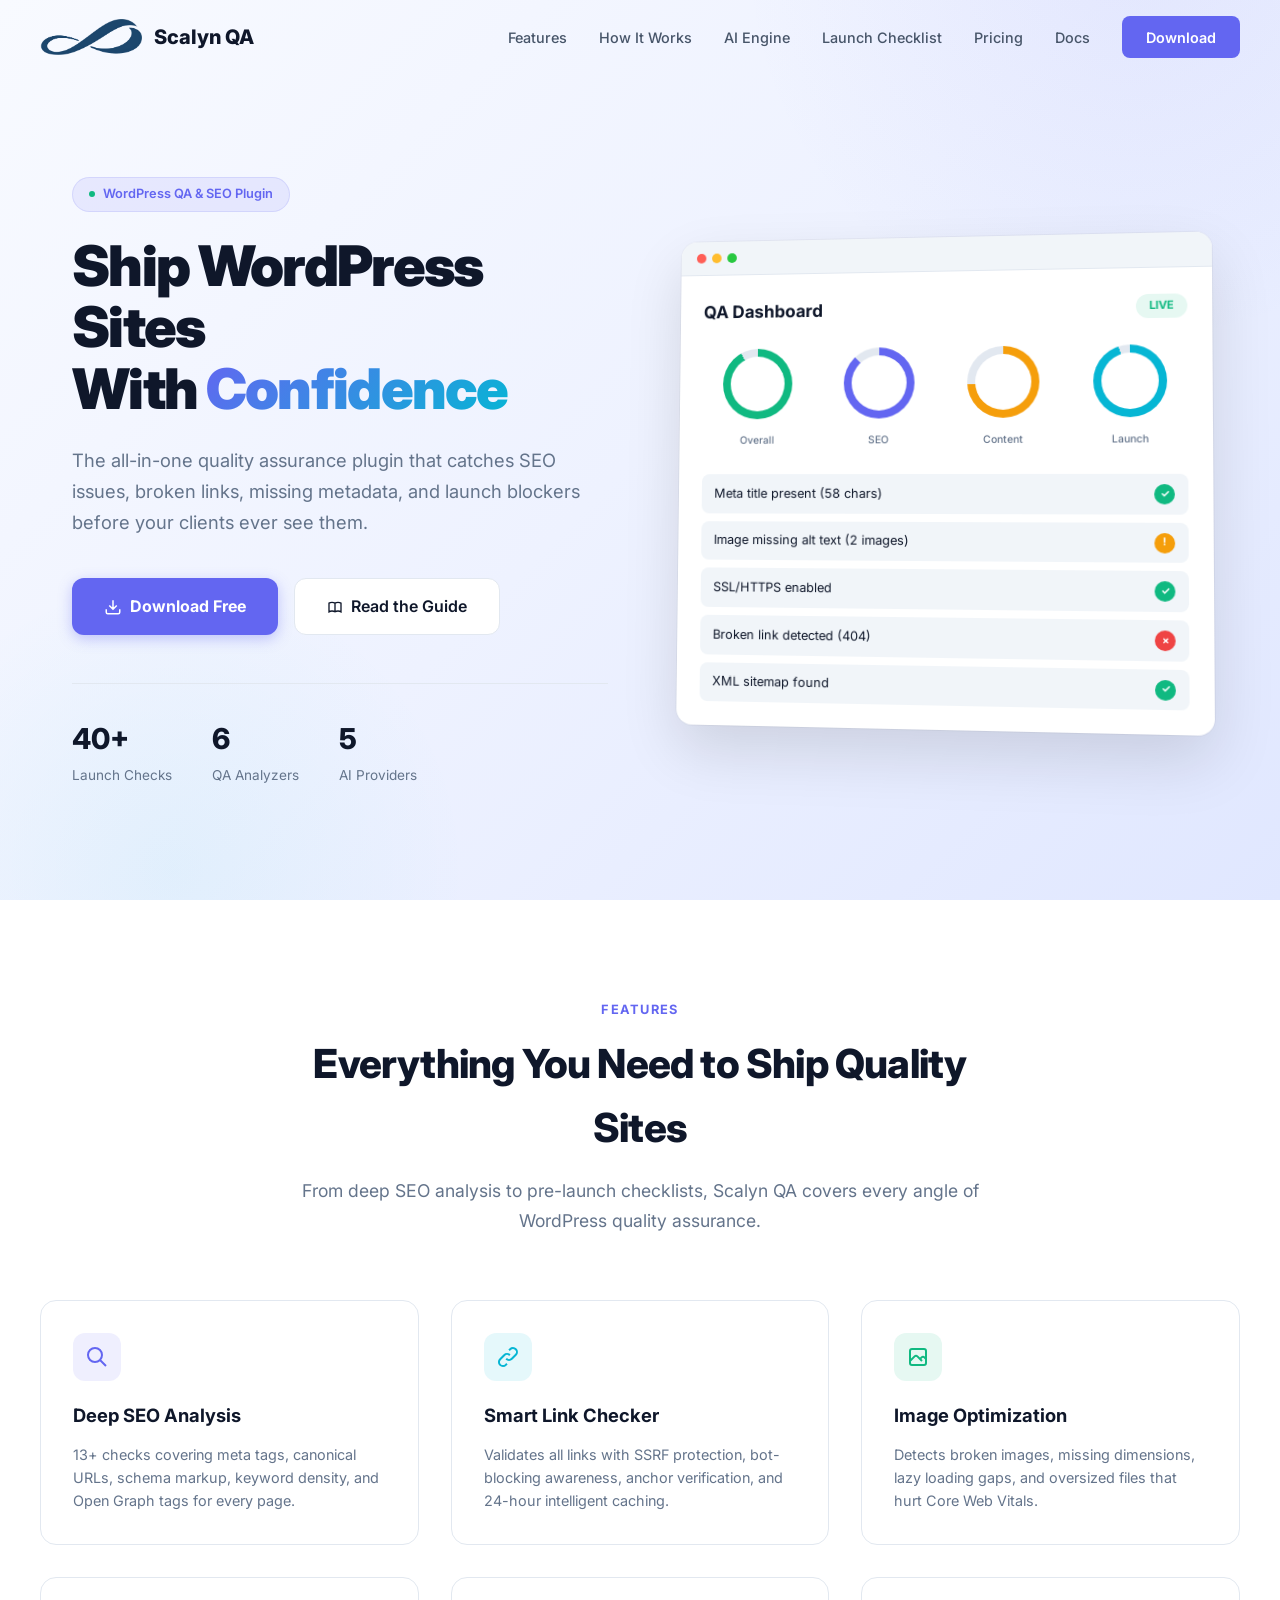
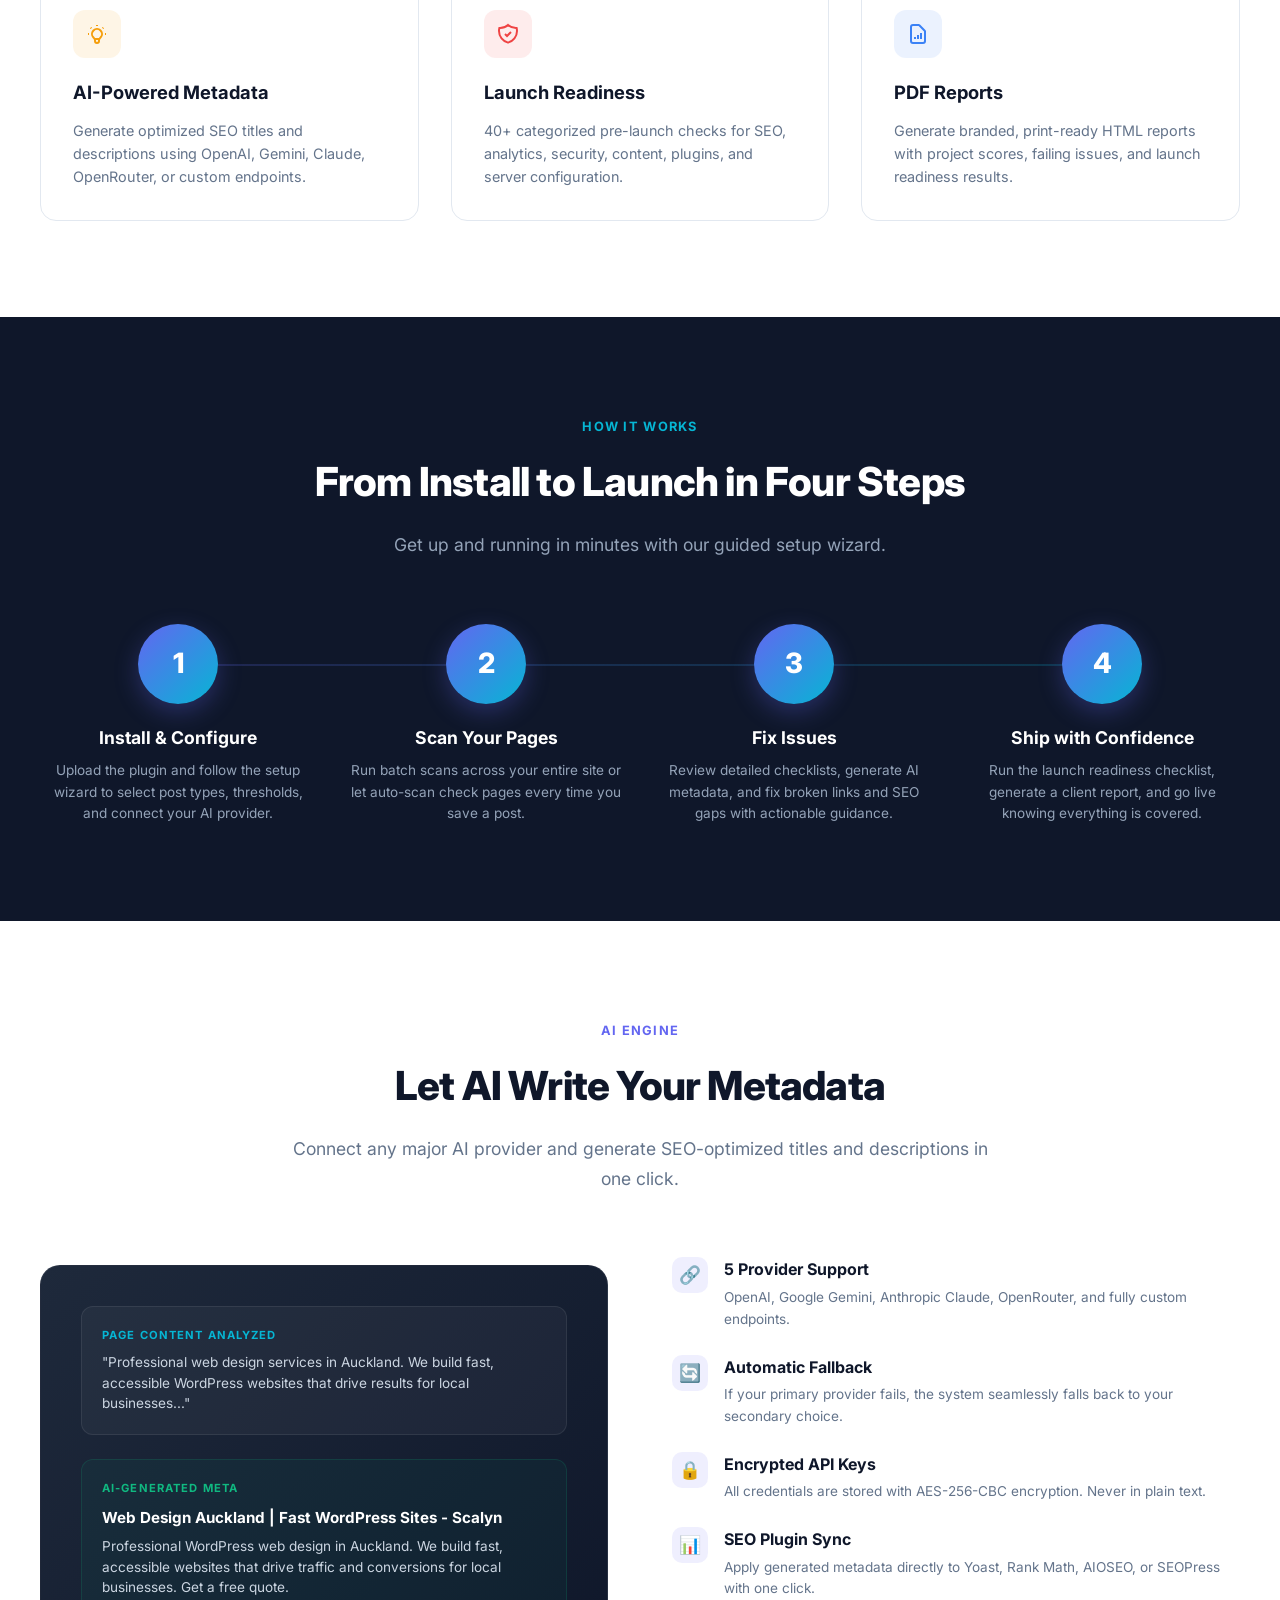
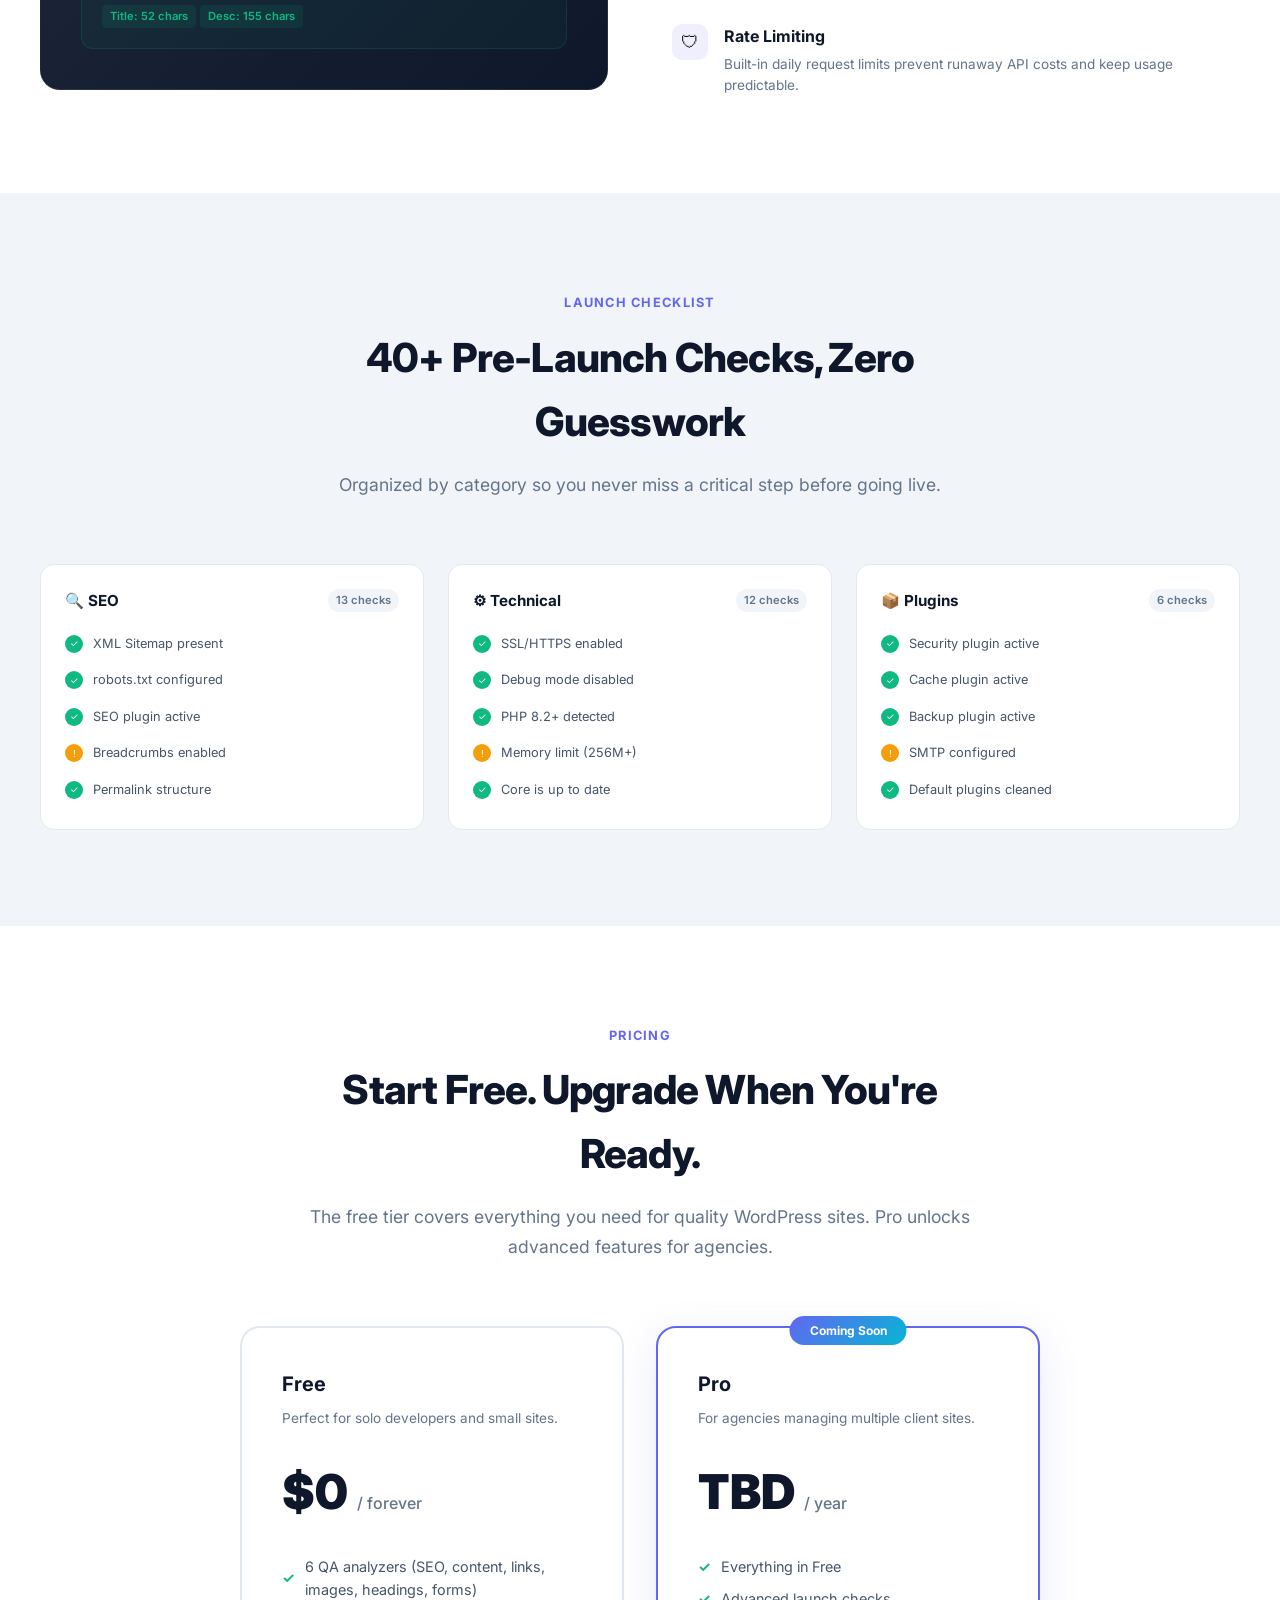
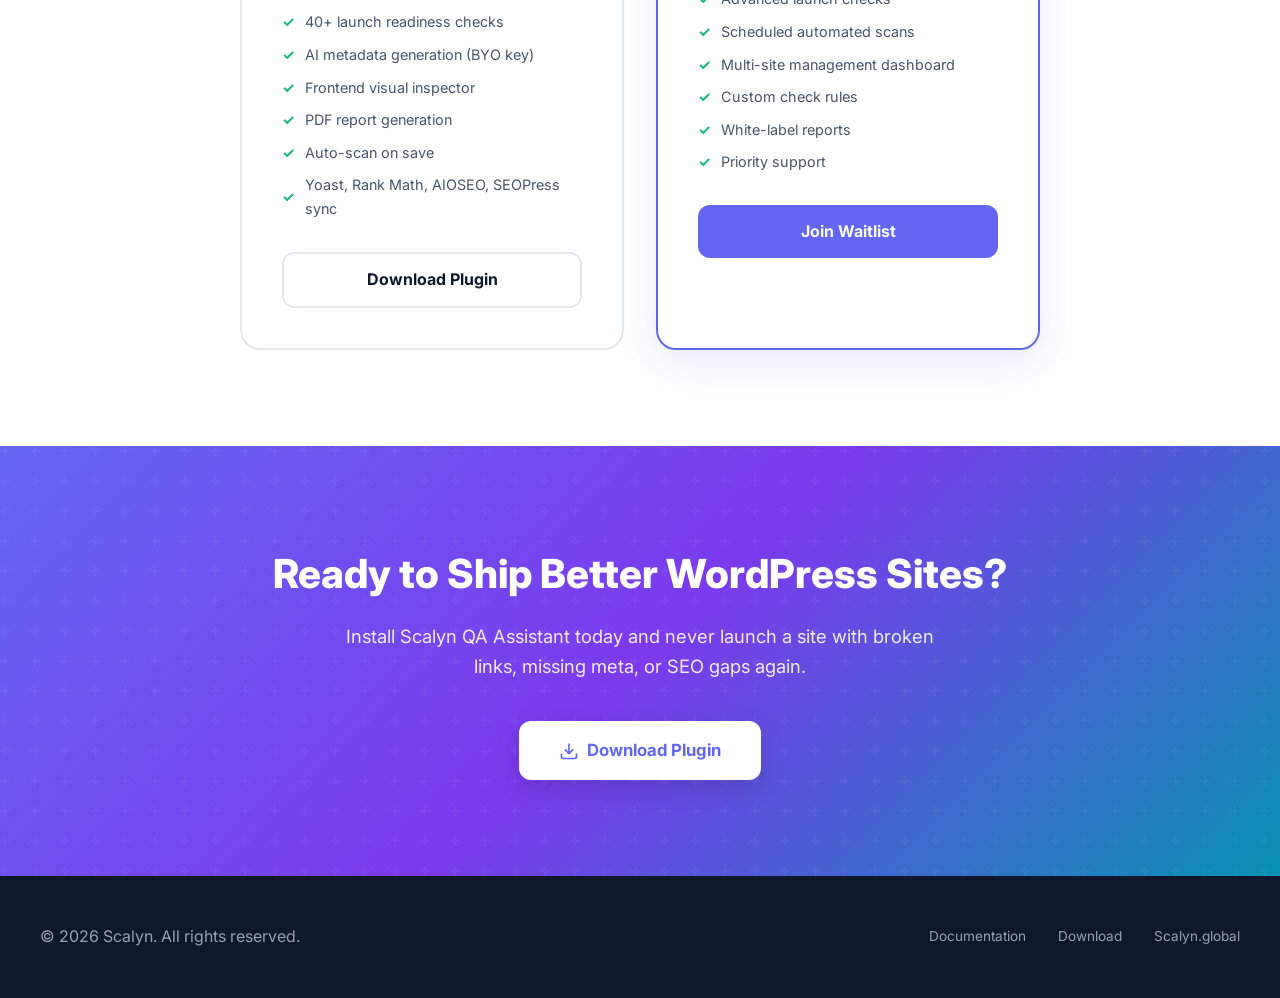
==== commit 59866558: "feat: Remove onboarding dismiss, fix uninstall cleanup, update download links, fix article H2 spacin" ====
--- a/docs/index.html
+++ b/docs/index.html
@@ -848,7 +848,7 @@
             <a href="#launch">Launch Checklist</a>
             <a href="#pricing">Pricing</a>
             <a href="how-to-guide.html">Docs</a>
-            <a href="https://github.com/toxickim24/scalyn-qa-assistant" class="nav-cta">Get Started</a>
+            <a href="https://drive.google.com/drive/folders/1VcSwGnCn_WPCgoGJRqeQIPtGVFvQLYNf?usp=sharing" class="nav-cta" target="_blank">Download</a>
         </div>
     </div>
 </nav>
@@ -864,8 +864,8 @@
                 missing metadata, and launch blockers before your clients ever see them.
             </p>
             <div class="hero-actions">
-                <a href="https://github.com/toxickim24/scalyn-qa-assistant" class="btn-primary">
-                    <svg width="18" height="18" fill="currentColor" viewBox="0 0 16 16"><path d="M8 0C3.58 0 0 3.58 0 8c0 3.54 2.29 6.53 5.47 7.59.4.07.55-.17.55-.38 0-.19-.01-.82-.01-1.49-2.01.37-2.53-.49-2.69-.94-.09-.23-.48-.94-.82-1.13-.28-.15-.68-.52-.01-.53.63-.01 1.08.58 1.23.82.72 1.21 1.87.87 2.33.66.07-.52.28-.87.51-1.07-1.78-.2-3.64-.89-3.64-3.95 0-.87.31-1.59.82-2.15-.08-.2-.36-1.02.08-2.12 0 0 .67-.21 2.2.82.64-.18 1.32-.27 2-.27.68 0 1.36.09 2 .27 1.53-1.04 2.2-.82 2.2-.82.44 1.1.16 1.92.08 2.12.51.56.82 1.27.82 2.15 0 3.07-1.87 3.75-3.65 3.95.29.25.54.73.54 1.48 0 1.07-.01 1.93-.01 2.2 0 .21.15.46.55.38A8.013 8.013 0 0016 8c0-4.42-3.58-8-8-8z"/></svg>
+                <a href="https://drive.google.com/drive/folders/1VcSwGnCn_WPCgoGJRqeQIPtGVFvQLYNf?usp=sharing" class="btn-primary" target="_blank">
+                    <svg width="18" height="18" fill="none" stroke="currentColor" stroke-width="2" viewBox="0 0 24 24"><path d="M21 15v4a2 2 0 01-2 2H5a2 2 0 01-2-2v-4m4-5l5 5 5-5m-5 5V3"/></svg>
                     Download Free
                 </a>
                 <a href="how-to-guide.html" class="btn-secondary">
@@ -1173,7 +1173,7 @@
                     <li>Auto-scan on save</li>
                     <li>Yoast, Rank Math, AIOSEO, SEOPress sync</li>
                 </ul>
-                <a href="https://github.com/toxickim24/scalyn-qa-assistant" class="price-btn price-btn-outline">Download from GitHub</a>
+                <a href="https://drive.google.com/drive/folders/1VcSwGnCn_WPCgoGJRqeQIPtGVFvQLYNf?usp=sharing" class="price-btn price-btn-outline" target="_blank">Download Plugin</a>
             </div>
             <div class="price-card featured">
                 <span class="price-badge">Coming Soon</span>
@@ -1199,9 +1199,9 @@
 <section class="cta">
     <h2>Ready to Ship Better WordPress Sites?</h2>
     <p>Install Scalyn QA Assistant today and never launch a site with broken links, missing meta, or SEO gaps again.</p>
-    <a href="https://github.com/toxickim24/scalyn-qa-assistant" class="btn-white">
-        <svg width="20" height="20" fill="currentColor" viewBox="0 0 16 16"><path d="M8 0C3.58 0 0 3.58 0 8c0 3.54 2.29 6.53 5.47 7.59.4.07.55-.17.55-.38 0-.19-.01-.82-.01-1.49-2.01.37-2.53-.49-2.69-.94-.09-.23-.48-.94-.82-1.13-.28-.15-.68-.52-.01-.53.63-.01 1.08.58 1.23.82.72 1.21 1.87.87 2.33.66.07-.52.28-.87.51-1.07-1.78-.2-3.64-.89-3.64-3.95 0-.87.31-1.59.82-2.15-.08-.2-.36-1.02.08-2.12 0 0 .67-.21 2.2.82.64-.18 1.32-.27 2-.27.68 0 1.36.09 2 .27 1.53-1.04 2.2-.82 2.2-.82.44 1.1.16 1.92.08 2.12.51.56.82 1.27.82 2.15 0 3.07-1.87 3.75-3.65 3.95.29.25.54.73.54 1.48 0 1.07-.01 1.93-.01 2.2 0 .21.15.46.55.38A8.013 8.013 0 0016 8c0-4.42-3.58-8-8-8z"/></svg>
-        Get Started on GitHub
+    <a href="https://drive.google.com/drive/folders/1VcSwGnCn_WPCgoGJRqeQIPtGVFvQLYNf?usp=sharing" class="btn-white" target="_blank">
+        <svg width="20" height="20" fill="none" stroke="currentColor" stroke-width="2" viewBox="0 0 24 24"><path d="M21 15v4a2 2 0 01-2 2H5a2 2 0 01-2-2v-4m4-5l5 5 5-5m-5 5V3"/></svg>
+        Download Plugin
     </a>
 </section>
 
@@ -1211,7 +1211,7 @@
         <span>&copy; 2026 Scalyn. All rights reserved.</span>
         <div class="footer-links">
             <a href="how-to-guide.html">Documentation</a>
-            <a href="https://github.com/toxickim24/scalyn-qa-assistant">GitHub</a>
+            <a href="https://drive.google.com/drive/folders/1VcSwGnCn_WPCgoGJRqeQIPtGVFvQLYNf?usp=sharing" target="_blank">Download</a>
             <a href="https://scalyn.global/">Scalyn.global</a>
         </div>
     </div>
